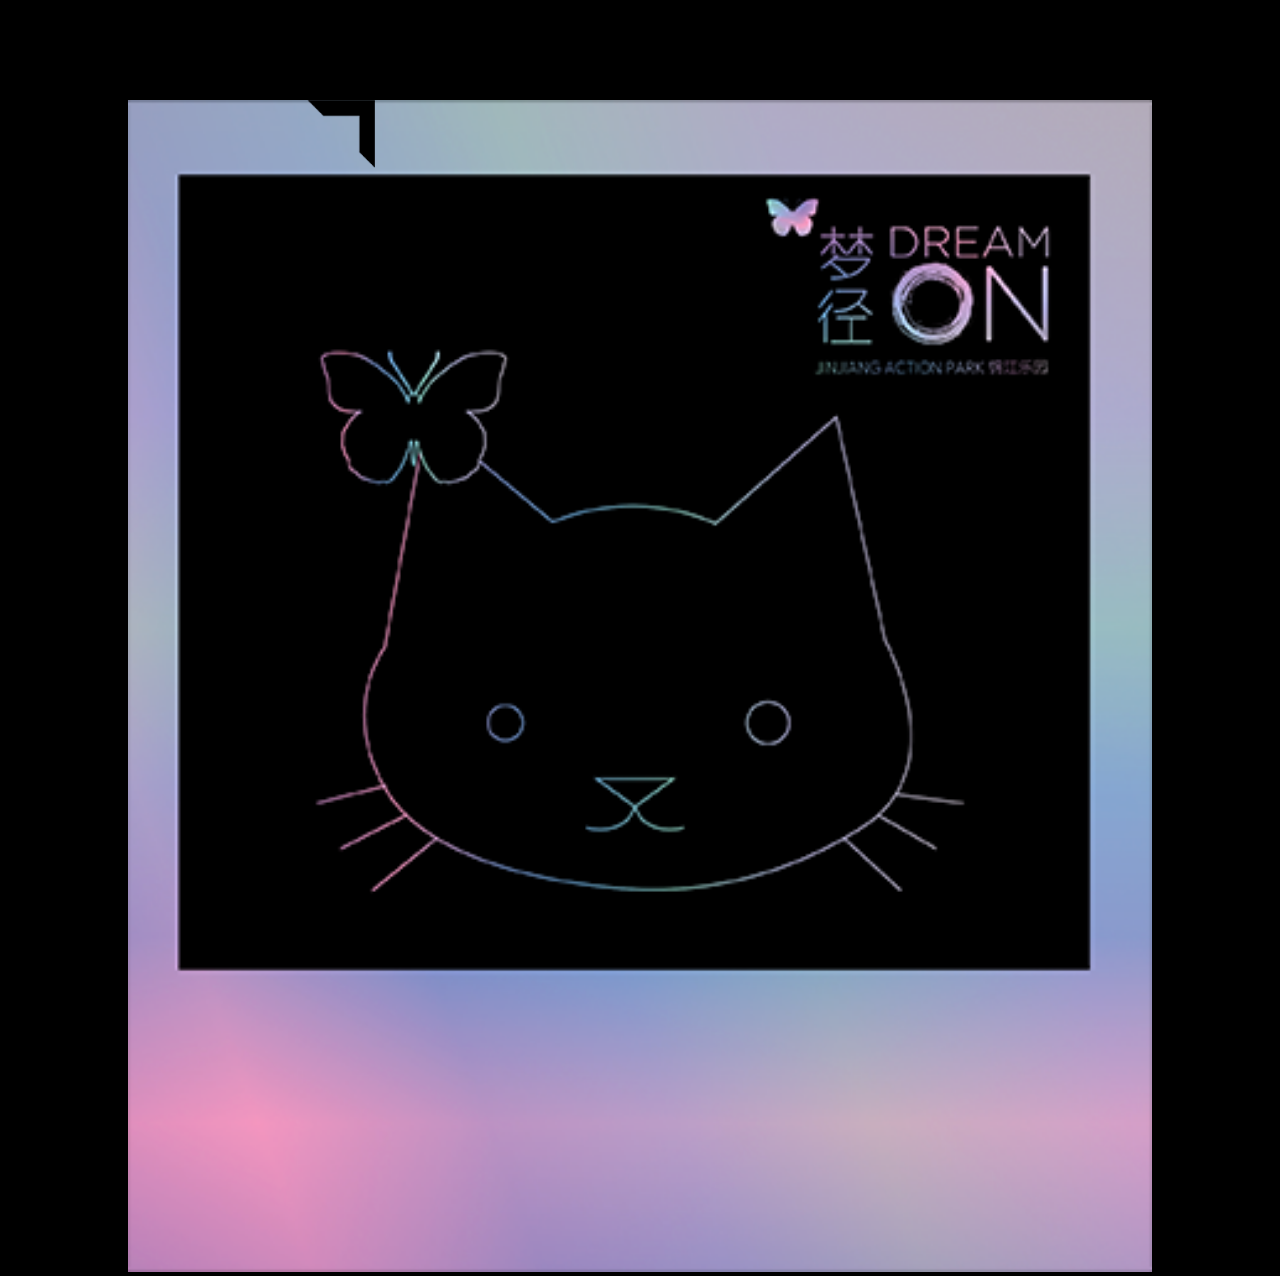
==== cardch1.html @ 9e661779 "add share card" ====
<!doctype html>
<html>
<head>
  <meta charset="utf-8">
  <meta http-equiv="Cache-control" content="No-Cache">
  <title>DREAM ON</title>
  <base href="/">
  <meta name="viewport" content="width=device-width, initial-scale=1.0, maximum-scale=1.0, user-scalable=no">

  <style>
    a { cursor: pointer }
    html {
      height: 100%;
    }
    body {
      color: white;
      background-color: black;
      height: 100%;
      margin: 0;
    }
    .center {
      margin-top: 40%;
    }
    .parent{
      position: relative;
      text-align: center;
      height: 100%;
    }

    .box {
      position: fixed;
      top: 100px;
    }

    .box img {
      width: 81%;
      height: auto;
    }

    .card {
      margin-top: 100px;
      width: 80%;
      height: auto;
    }
    
    .words {
      position: fixed;
      top: 390px;
      width: 100%;
      color: black;
    }

    .big-font {
      font-size: 25px;
      font-weight: bolder;
    }

    .small-font {
      margin-top: 7px;
      font-size: 14px;
      font-weight: bold;
    }

  </style>
</head>
<body>
    <div class="parent"> 
        <div class="box">
            <img src="./Postcards/Card_Corners-01.png" alt="Can't load this image"/>
        </div>
        <img class="card" src="./Postcards/Cat_Postcard.png" alt="Can't load this image"/>
        <div class="words">
          <div class="big-font">铲屎官本人！</div>
          <div class="small-font" id="ads">yyyy年mm月dd日中国上海锦江乐园‘梦径’</div>
        </div>
        <!-- <img *ngIf="id === 2" class="card" src="../../assets/PNG Assets H5/Postcards/Game_Postcard.png" alt="Can't load this image"/>
        <img *ngIf="id === 3" class="card" src="../../assets/PNG Assets H5/Postcards/Love_Postcard-01.png" alt="Can't load this image"/>
        <img *ngIf="id === 4" class="card" src="../../assets/PNG Assets H5/Postcards/Money_Postcard.png" alt="Can't load this image"/>
        <img *ngIf="id === 5" class="card" src="../../assets/PNG Assets H5/Postcards/Space_Postcard.png" alt="Can't load this image"/>
        <img *ngIf="id === 6" class="card" src="../../assets/PNG Assets H5/Postcards/Travel_Postcard.png" alt="Can't load this image"/> -->
    </div>
    <script>
      var ads = document.getElementById("ads");
      var date = new Date();
      var text = ads.innerText;
      text = text.replace("yyyy",date.getFullYear()+"");
      text = text.replace("mm",date.getMonth()+1+"");
      text = text.replace("dd",date.getDate()+"");
      ads.innerText = text;
    </script>
</body>
</html>
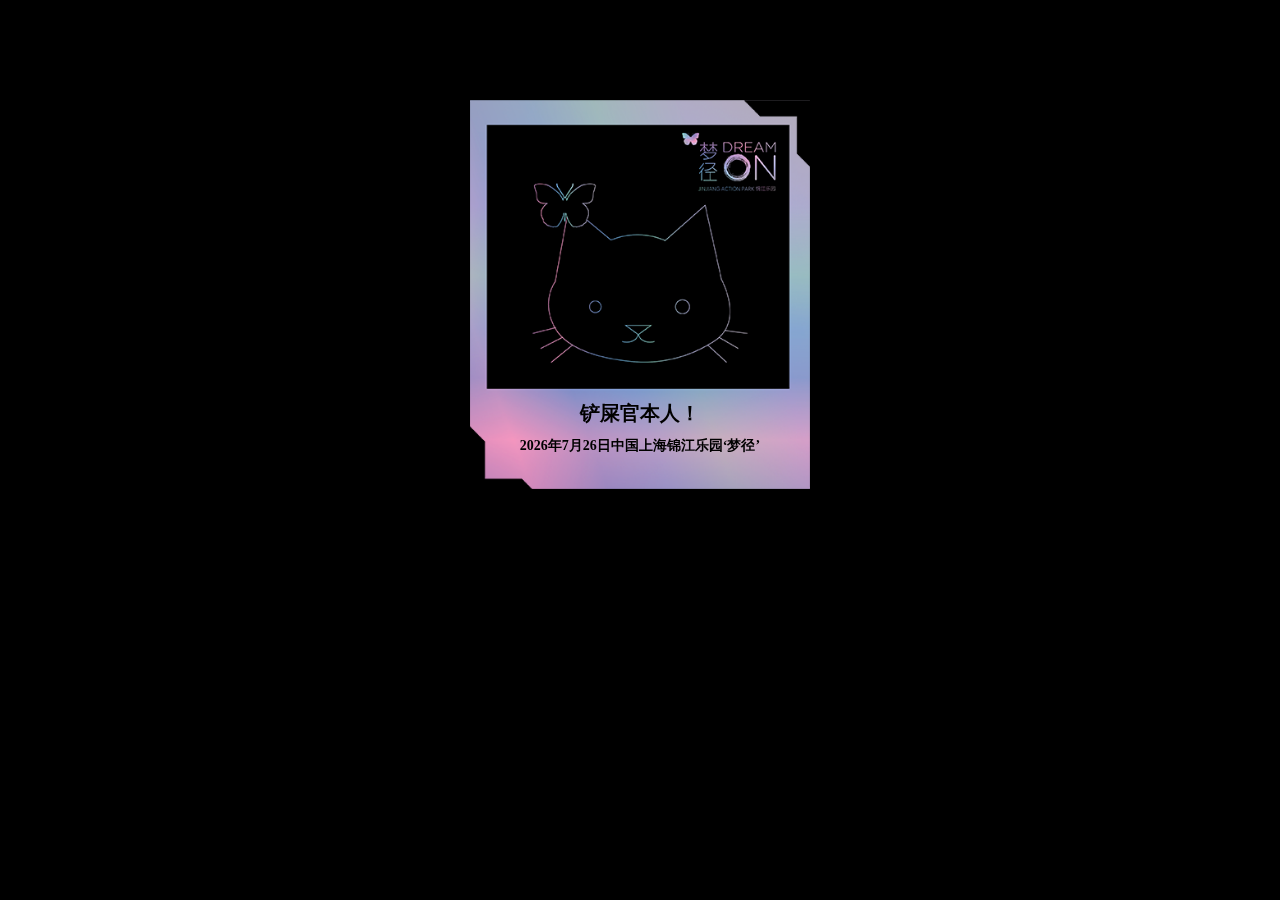
==== commit 2eee5eaa: "update share cards" ====
--- a/cardch1.html
+++ b/cardch1.html
@@ -8,60 +8,63 @@
   <meta name="viewport" content="width=device-width, initial-scale=1.0, maximum-scale=1.0, user-scalable=no">
 
   <style>
-    a { cursor: pointer }
-    html {
-      height: 100%;
-    }
-    body {
-      color: white;
-      background-color: black;
-      height: 100%;
-      margin: 0;
-    }
-    .center {
-      margin-top: 40%;
-    }
-    .parent{
-      position: relative;
-      text-align: center;
-      height: 100%;
-    }
-
-    .box {
-      position: fixed;
-      top: 100px;
-    }
-
-    .box img {
-      width: 81%;
-      height: auto;
-    }
-
-    .card {
-      margin-top: 100px;
-      width: 80%;
-      height: auto;
-    }
-    
-    .words {
-      position: fixed;
-      top: 390px;
-      width: 100%;
-      color: black;
-    }
-
-    .big-font {
-      font-size: 25px;
-      font-weight: bolder;
-    }
-
-    .small-font {
-      margin-top: 7px;
-      font-size: 14px;
-      font-weight: bold;
-    }
-
-  </style>
+      a { cursor: pointer }
+      html {
+        height: 100%;
+      }
+      body {
+        color: white;
+        background-color: black;
+        height: 100%;
+        margin: 0;
+      }
+      .center {
+        margin-top: 40%;
+      }
+      .parent{
+        position: relative;
+        text-align: center;
+        height: 100%;
+      }
+  
+      .box {
+        position: fixed;
+        top: 100px;
+        text-align: center;
+        width: 100%;
+      }
+  
+      .box img {
+        width: 345px;
+        height: auto;
+      }
+  
+      .card {
+        margin-top: 100px;
+        width: 340px;
+        height: auto;
+      }
+      
+      .words {
+        position: fixed;
+        top: 390px;
+        width: 100%;
+        color: black;
+      }
+  
+      .big-font {
+        margin-top: 10px;
+        font-size: 20px;
+        font-weight: bolder;
+      }
+  
+      .small-font {
+        margin-top: 10px;
+        font-size: 14px;
+        font-weight: bold;
+      }
+  
+    </style>
 </head>
 <body>
     <div class="parent"> 
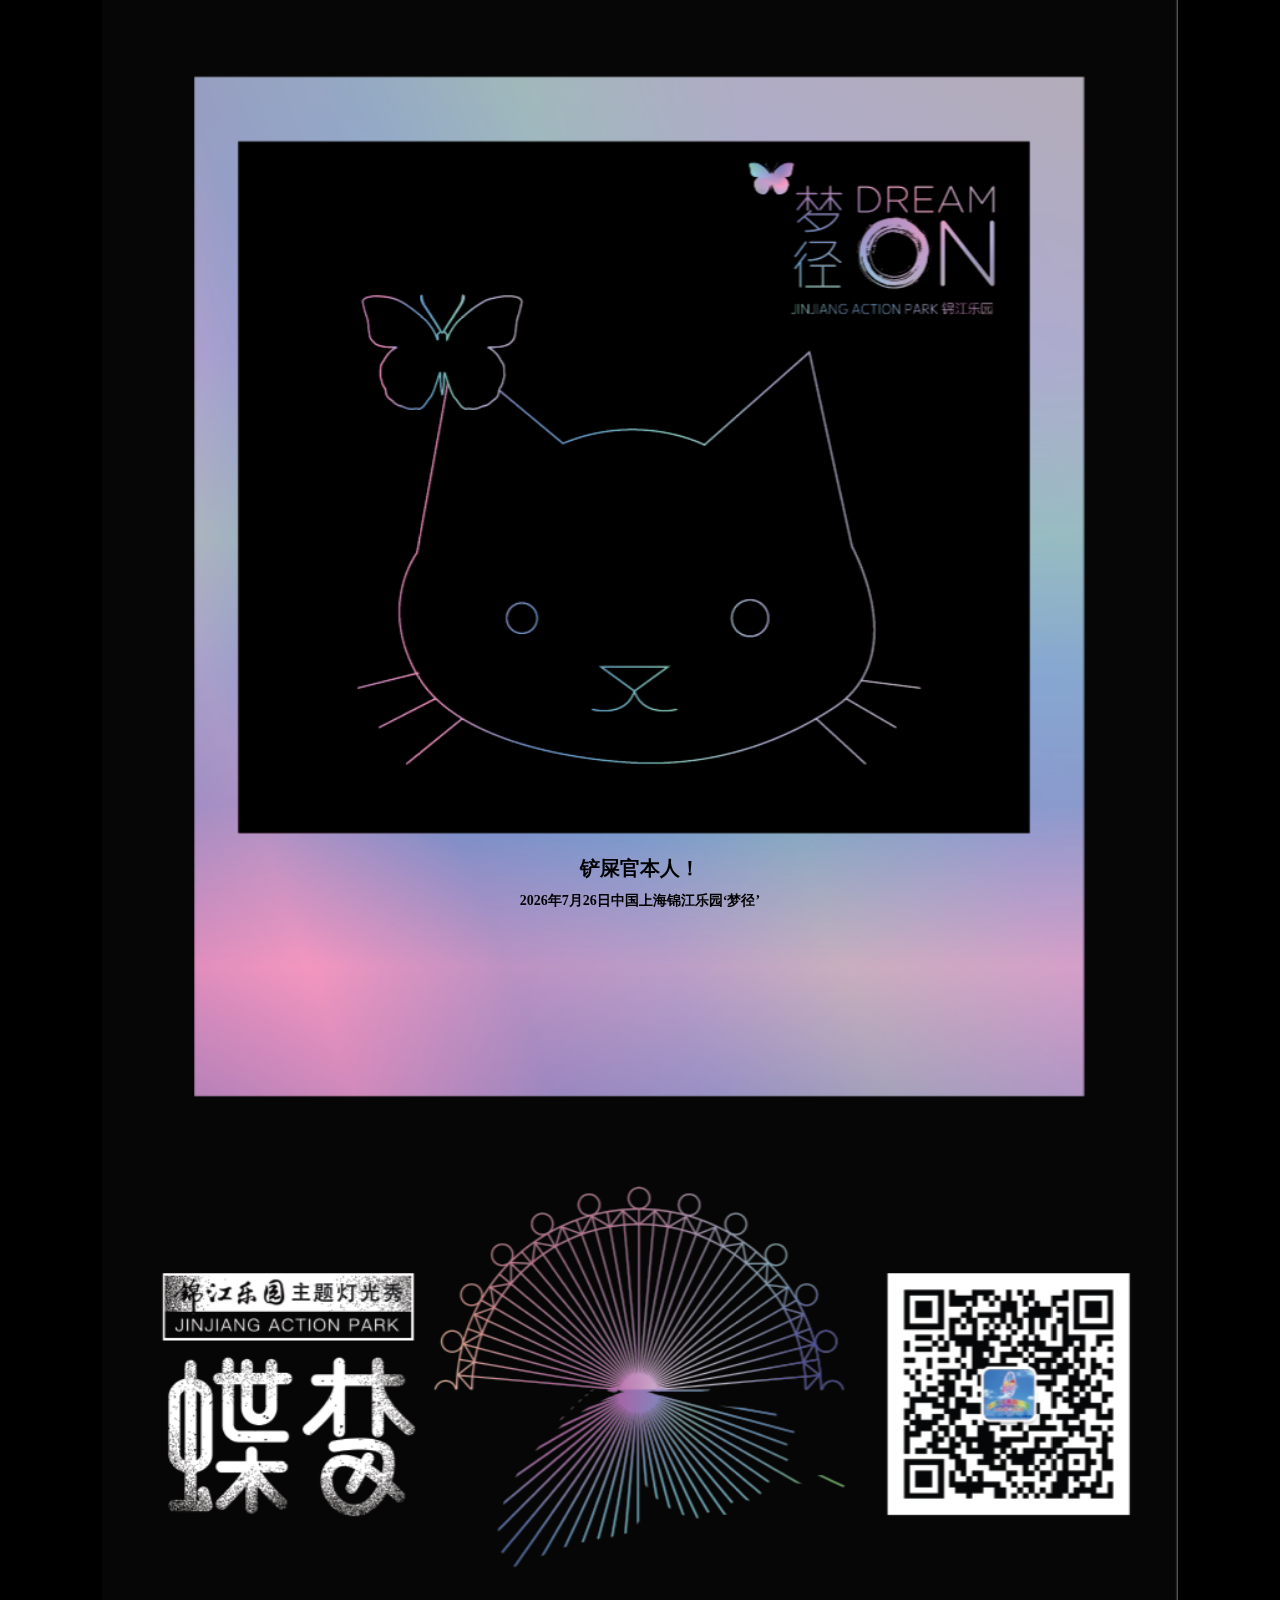
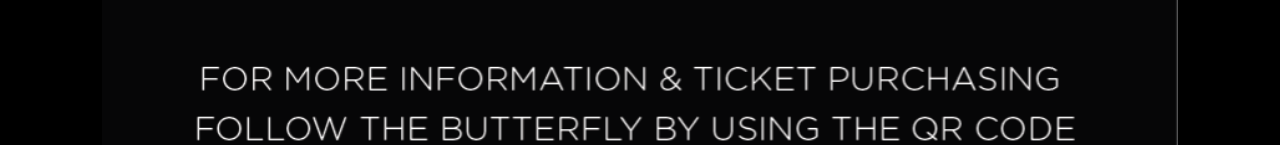
==== commit d771d34f: "add new cards and fix 6s bugs" ====
--- a/cardch1.html
+++ b/cardch1.html
@@ -6,81 +6,15 @@
   <title>DREAM ON</title>
   <base href="/">
   <meta name="viewport" content="width=device-width, initial-scale=1.0, maximum-scale=1.0, user-scalable=no">
-
-  <style>
-      a { cursor: pointer }
-      html {
-        height: 100%;
-      }
-      body {
-        color: white;
-        background-color: black;
-        height: 100%;
-        margin: 0;
-      }
-      .center {
-        margin-top: 40%;
-      }
-      .parent{
-        position: relative;
-        text-align: center;
-        height: 100%;
-      }
-  
-      .box {
-        position: fixed;
-        top: 100px;
-        text-align: center;
-        width: 100%;
-      }
-  
-      .box img {
-        width: 345px;
-        height: auto;
-      }
-  
-      .card {
-        margin-top: 100px;
-        width: 340px;
-        height: auto;
-      }
-      
-      .words {
-        position: fixed;
-        top: 390px;
-        width: 100%;
-        color: black;
-      }
-  
-      .big-font {
-        margin-top: 10px;
-        font-size: 20px;
-        font-weight: bolder;
-      }
-  
-      .small-font {
-        margin-top: 10px;
-        font-size: 14px;
-        font-weight: bold;
-      }
-  
-    </style>
+  <link rel="stylesheet" href="./cardch.css" type="text/css" />
 </head>
 <body>
     <div class="parent"> 
-        <div class="box">
-            <img src="./Postcards/Card_Corners-01.png" alt="Can't load this image"/>
-        </div>
-        <img class="card" src="./Postcards/Cat_Postcard.png" alt="Can't load this image"/>
+        <img class="card" src="./Postcards/DreamOn_Minisite_New Share Card2.png" alt="Can't load this image"/>
         <div class="words">
           <div class="big-font">铲屎官本人！</div>
           <div class="small-font" id="ads">yyyy年mm月dd日中国上海锦江乐园‘梦径’</div>
         </div>
-        <!-- <img *ngIf="id === 2" class="card" src="../../assets/PNG Assets H5/Postcards/Game_Postcard.png" alt="Can't load this image"/>
-        <img *ngIf="id === 3" class="card" src="../../assets/PNG Assets H5/Postcards/Love_Postcard-01.png" alt="Can't load this image"/>
-        <img *ngIf="id === 4" class="card" src="../../assets/PNG Assets H5/Postcards/Money_Postcard.png" alt="Can't load this image"/>
-        <img *ngIf="id === 5" class="card" src="../../assets/PNG Assets H5/Postcards/Space_Postcard.png" alt="Can't load this image"/>
-        <img *ngIf="id === 6" class="card" src="../../assets/PNG Assets H5/Postcards/Travel_Postcard.png" alt="Can't load this image"/> -->
     </div>
     <script>
       var ads = document.getElementById("ads");
--- a/cardch.css
+++ b/cardch.css
@@ -0,0 +1,60 @@
+
+      a { cursor: pointer }
+      html {
+        height: 100%;
+      }
+      body {
+        color: white;
+        background-color: black;
+        height: 100%;
+        margin: 0;
+      }
+      .center {
+        margin-top: 40%;
+      }
+      .parent{
+        position: relative;
+        text-align: center;
+        height: 100%;
+        padding-top: 66%;
+      }
+  
+      .box {
+        position: fixed;
+        top: 100px;
+        text-align: center;
+        width: 100%;
+      }
+  
+      .box img {
+        width: 345px;
+        height: auto;
+      }
+  
+      .card {
+        position: fixed;
+        top: 0;
+        left: 8%;
+        right: 8%;
+        width: 84%;
+        height: auto;
+        z-index: -1;
+      }
+      
+      .words {
+        width: 100%;
+        color: black;
+      }
+  
+      .big-font {
+        margin-top: 10px;
+        font-size: 20px;
+        font-weight: bolder;
+      }
+  
+      .small-font {
+        margin-top: 10px;
+        font-size: 14px;
+        font-weight: bold;
+      }
+  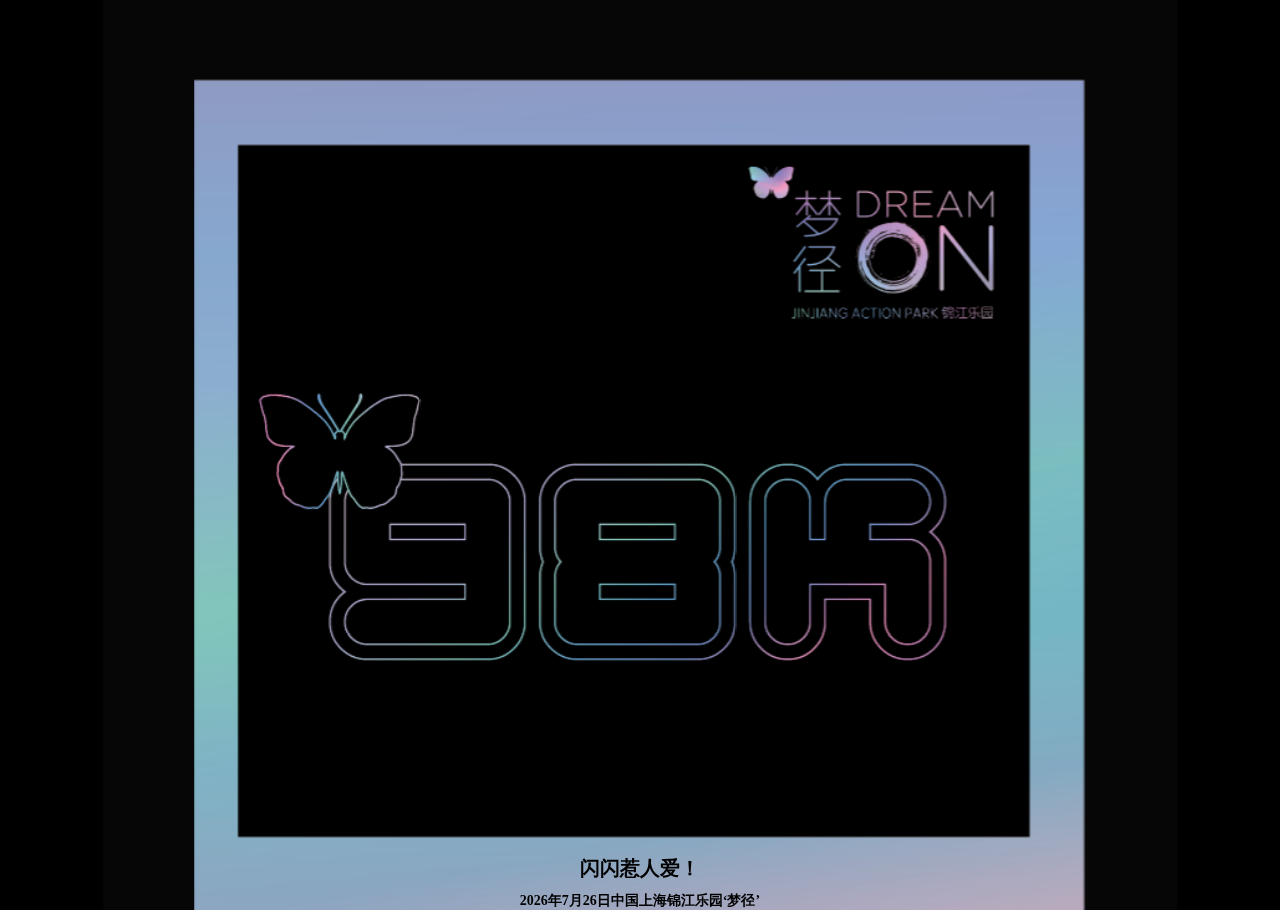
==== commit 253e4f8f: "fix bugs" ====
--- a/cardch1.html
+++ b/cardch1.html
@@ -6,13 +6,14 @@
   <title>DREAM ON</title>
   <base href="/">
   <meta name="viewport" content="width=device-width, initial-scale=1.0, maximum-scale=1.0, user-scalable=no">
+
   <link rel="stylesheet" href="./cardch.css" type="text/css" />
 </head>
 <body>
     <div class="parent"> 
-        <img class="card" src="./Postcards/DreamOn_Minisite_New Share Card2.png" alt="Can't load this image"/>
+        <img class="card" src="./Postcards/DreamOn_Minisite_New Share Card4.png" alt="Can't load this image"/>
         <div class="words">
-          <div class="big-font">铲屎官本人！</div>
+          <div class="big-font">闪闪惹人爱！</div>
           <div class="small-font" id="ads">yyyy年mm月dd日中国上海锦江乐园‘梦径’</div>
         </div>
     </div>
--- a/cardch.css
+++ b/cardch.css
@@ -6,7 +6,6 @@
       body {
         color: white;
         background-color: black;
-        height: 100%;
         margin: 0;
       }
       .center {
